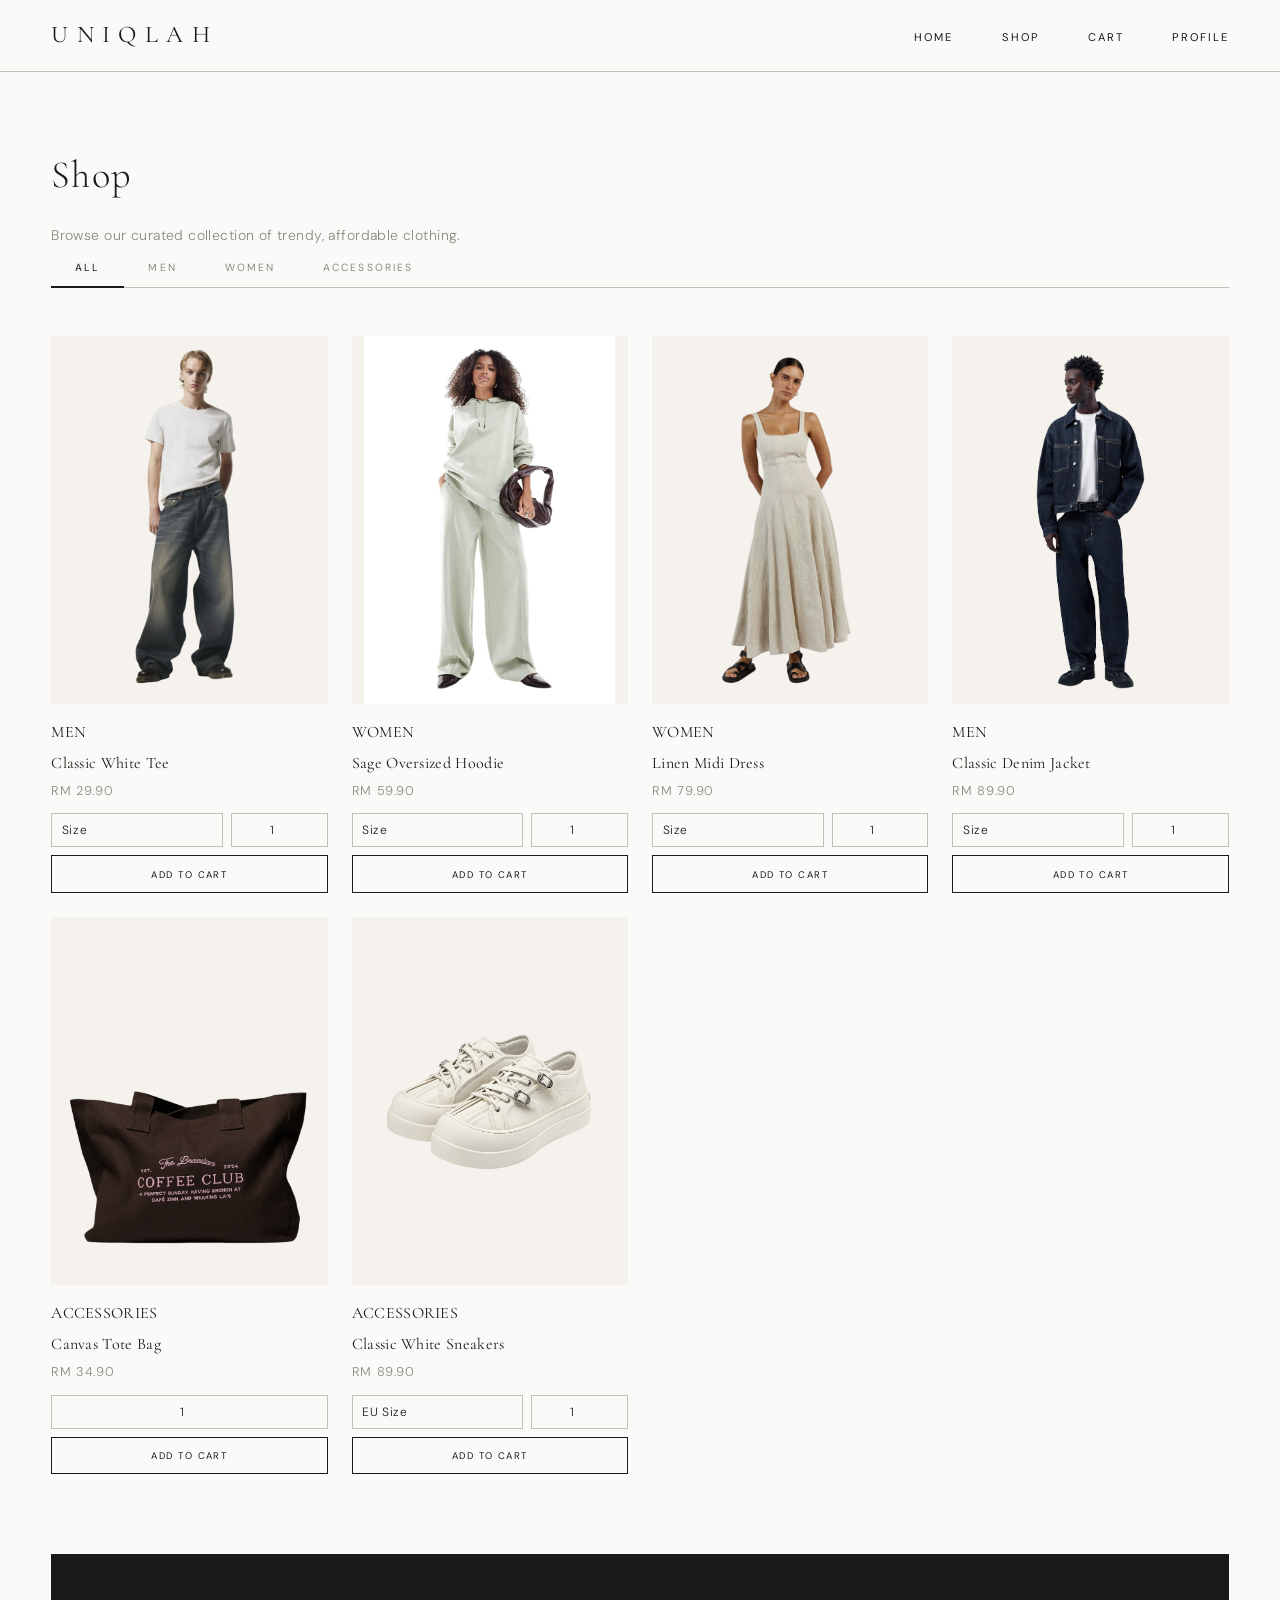
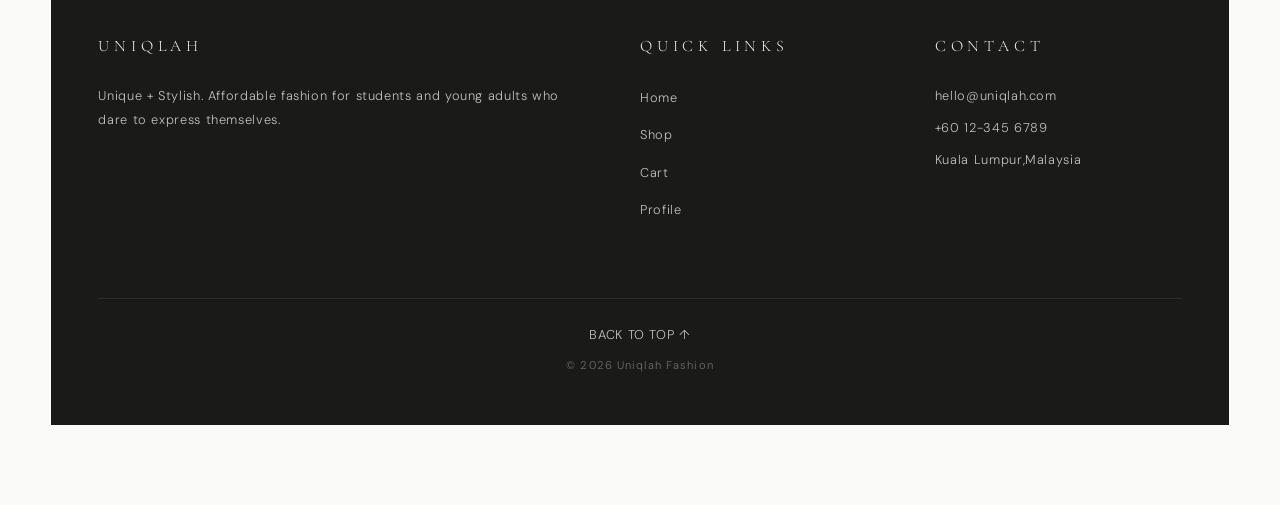
==== page2.html @ 759088f0 "change hoodie pics and its directory" ====
<!DOCTYPE html>
<html lang="en">
<head>
	<meta charset="UTF-8">
	<meta name="viewport" content="width=device-width, initial-scale=1.0">
	<title> UNIQLAH </title>
	<link rel="stylesheet" href="./css/styles.css">
	<link rel="icon" type="image/png" href="./assets/uniqlah_icon.png">
</head>

<body>
<header>
	<nav class="navbar container flex-between">
		<div class="logo">
			<a href="index.html"><strong>UNIQLAH</strong></a>
		</div>
		<ul>
			<li><a href="index.html">Home</a></li>
			<li><a href="page2.html">Shop</a></li>
			<li><a href="page3.html">Cart</a></li>
			<li><a href="page4.html">Profile</a></li>
		</ul>
		
	</nav>
</header>

<main class="container py-20">
	<h1 class="section-title">Shop</h1>
	<p class="text-muted">Browse our curated collection of trendy, affordable clothing.</p>
	
	<nav class="category-filters mb-8">
		<button class="filter-btn active" data-filter="all">ALL</button>
		<button class="filter-btn" data-filter="men">MEN</button>
		<button class="filter-btn" data-filter="women">WOMEN</button>
		<button class="filter-btn" data-filter="accessories">ACCESSORIES</button>
    </nav>
		
		<section class="product-grid">
				<div class="product-card" data-category="men">
					<div class="product-image-wrapper">
						<img src="./assets/product-shirt.png" alt="Classic White Tee">
					</div>
					<div class="product-info">
						<h3>MEN</h3>
						<h3>Classic White Tee</h3>
						<p>RM 29.90</p>
						
						<form class="product-form">
							<div class="selection-row">
								<select name="size" class="size-select" required>
									<option value="">Size</option>
									<option value="S">S</option>
									<option value="M">M</option>
									<option value="L">L</option>
								</select>
								
								<input type="number" name="quantity" class="qty-input" value="1" min="1" max="10">
							</div>
							
							<button type="submit" class="btn btn-add">Add to Cart</button>
						</form>
					</div>
				</div>
				
				<div class="product-card" data-category="women">
					<div class="product-image-wrapper">
						<img src="./assets/product-hoodie.jpg" alt="Hoodie">
					</div>
					<div class="product-info">
						<h3>WOMEN</h3>
						<h3>Sage Oversized Hoodie</h3>
						<p>RM 59.90</p>
						
						<form class="product-form">
							<div class="selection-row">
								<select name="size" class="size-select" required>
									<option value="">Size</option>
									<option value="S">S</option>
									<option value="M">M</option>
									<option value="L">L</option>
								</select>
								
								<input type="number" name="quantity" class="qty-input" value="1" min="1" max="10">
							</div>
							
							<button type="submit" class="btn btn-add">Add to Cart</button>
						</form>
					</div>
				</div>
				
				<div class="product-card" data-category="women">
					<div class="product-image-wrapper">
						<img src="./assets/product-dress.png" alt="Dress">
					</div>
					<div class="product-info">
						<h3>WOMEN</h3>
						<h3>Linen Midi Dress</h3>
						<p>RM 79.90</p>
						
						<form class="product-form">
							<div class="selection-row">
								<select name="size" class="size-select" required>
									<option value="">Size</option>
									<option value="S">S</option>
									<option value="M">M</option>
									<option value="L">L</option>
								</select>
								
								<input type="number" name="quantity" class="qty-input" value="1" min="1" max="10">
							</div>
							
							<button type="submit" class="btn btn-add">Add to Cart</button>
						</form>
					</div>
				</div>
				
				<div class="product-card" data-category="men">
					<div class="product-image-wrapper">
						<img src="./assets/product-jacket.png" alt="Jacket">
					</div>
					<div class="product-info">
						<h3>MEN</h3>
						<h3>Classic Denim Jacket</h3>
						<p>RM 89.90</p>
						
						<form class="product-form">
							<div class="selection-row">
								<select name="size" class="size-select" required>
									<option value="">Size</option>
									<option value="S">S</option>
									<option value="M">M</option>
									<option value="L">L</option>
								</select>
								
								<input type="number" name="quantity" class="qty-input" value="1" min="1" max="10">
							</div>
							
							<button type="submit" class="btn btn-add">Add to Cart</button>
						</form>
					</div>
				</div>
				
				<div class="product-card" data-category="accessories">
					<div class="product-image-wrapper">
						<img src="./assets/product-bag.png" alt="Bag">
					</div>
					<div class="product-info">
						<h3>ACCESSORIES</h3>
						<h3>Canvas Tote Bag</h3>
						<p>RM 34.90</p>
						
						<form class="product-form">
							<div class="selection-row">
    							<input type="hidden" name="size" value="One Size">
    							<input type="number" name="quantity" class="qty-input" value="1" min="1" max="10">
							</div>
							
							<button type="submit" class="btn btn-add">Add to Cart</button>
						</form>
					</div>
				</div>
				
				<div class="product-card" data-category="accessories">
					<div class="product-image-wrapper">
						<img src="./assets/product-sneakers.png" alt="Sneakers">
					</div>
					<div class="product-info">
						<h3>ACCESSORIES</h3>
						<h3>Classic White Sneakers</h3>
						<p>RM 89.90</p>
						
						<form class="product-form">
							<div class="selection-row">
								<select name="size" class="size-select" required>
    								<option value="">EU Size</option>
    								<option value="EU 35">EU 35</option>
    								<option value="EU 36">EU 36</option>
    								<option value="EU 37">EU 37</option>
									<option value="EU 38">EU 38</option>
									<option value="EU 39">EU 39</option>
									<option value="EU 40">EU 40</option>
									<option value="EU 41">EU 41</option>
									<option value="EU 42">EU 42</option>
									<option value="EU 43">EU 43</option>
									<option value="EU 44">EU 44</option>
								</select>
								
								<input type="number" name="quantity" class="qty-input" value="1" min="1" max="10">
							</div>
							
							<button type="submit" class="btn btn-add">Add to Cart</button>
						</form>
					</div>
				</div>
			</div>
		</section>

	<footer class="footer">
		<div class="container footer-grid">
			<section>
				<h2>UNIQLAH</h2>
				<p>Unique + Stylish. Affordable fashion for students and young adults who dare to express themselves.
				</p>
			</section>
			
			<nav>
				<h2>QUICK LINKS</h2>
				<ul>
					<li><a href="index.html">Home</a></li>
					<li><a href="page2.html">Shop</a></li>
					<li><a href="page3.html">Cart</a></li>
					<li><a href="page4.html">Profile</a></li>
				</ul>
			</nav>
			
			<section>
				<h2>CONTACT</h2>
				<p>hello@uniqlah.com</p>
				<p>+60 12-345 6789</p>
				<p>Kuala Lumpur,Malaysia</p>
			</section>
		</div>
		
		<div class="container text-center">
			<hr>
			<p><a href="#top" class="back-to-top">Back to Top ↑</a></p>
			<p>&copy; 2026 Uniqlah Fashion</p>
		</div>
	</footer>

	<script src="./js/scripts.js"></script>

</main>
</body>
</html>
---- css/styles.css ----
/* ============================================================
   UNIQLAH — Luxury Editorial CSS
   Aesthetic: refined minimalism, editorial fashion house
   Fonts: Cormorant Garamond (display) + DM Sans (body)
   ============================================================ */

@import url('https://fonts.googleapis.com/css2?family=Cormorant+Garamond:ital,wght@0,300;0,400;0,500;0,600;1,300;1,400&family=DM+Sans:wght@300;400;500&display=swap');

/* --- Design Tokens --- */
:root {
    --ivory:       #F5F2ED;
    --ivory-dark:  #EDE9E1;
    --charcoal:    #1A1A18;
    --stone:       #8C8880;
    --stone-light: #C4BFB8;
    --warm-white:  #FAFAF8;
    --accent:      #6B4F3A;

    --font-display: 'Cormorant Garamond', Georgia, serif;
    --font-body:    'DM Sans', system-ui, sans-serif;

    --nav-height: 72px;
    --transition: 0.4s cubic-bezier(0.25, 0.46, 0.45, 0.94);
}

/* --- Reset & Base --- */
*, *::before, *::after {
    box-sizing: border-box;
    margin: 0;
    padding: 0;
}

html {
    scroll-behavior: smooth;
    font-size: 16px;
}

body {
    font-family: var(--font-body);
    font-weight: 300;
    color: var(--charcoal);
    background: var(--warm-white);
    line-height: 1.6;
    display: flex;
    flex-direction: column;
    min-height: 100vh;
    -webkit-font-smoothing: antialiased;
}

main { flex: 1; }

/* --- Layout --- */
.container {
    width: 92%;
    max-width: 1280px;
    margin: 0 auto;
}

.flex-between {
    display: flex;
    justify-content: space-between;
    align-items: center;
}

/* ============================================================
   NAVIGATION
   ============================================================ */
header {
    background: var(--warm-white);
    border-bottom: 1px solid var(--stone-light);
    height: var(--nav-height);
    display: flex;
    align-items: center;
    position: sticky;
    top: 0;
    z-index: 1000;
    transition: box-shadow var(--transition);
}

header.scrolled {
    box-shadow: 0 1px 24px rgba(26,26,24,0.06);
}

.logo a {
    text-decoration: none;
    color: inherit;
}

.logo strong {
    font-family: var(--font-display);
    font-weight: 400;
    font-size: 1.5rem;
    letter-spacing: 0.35em;
    color: var(--charcoal);
    text-transform: uppercase;
    transition: color var(--transition);
}

.logo a:hover strong {
    color: var(--stone);
    cursor: pointer;
}

.navbar ul {
    list-style: none;
    display: flex;
    gap: 3rem;
    align-items: center;
}

.navbar a {
    font-family: var(--font-body);
    font-weight: 400;
    font-size: 0.7rem;
    letter-spacing: 0.18em;
    text-transform: uppercase;
    text-decoration: none;
    color: var(--charcoal);
    position: relative;
    padding-bottom: 2px;
    transition: color var(--transition);
}

/* Elegant underline slide-in on hover */
.navbar a::after {
    content: '';
    position: absolute;
    bottom: -2px;
    left: 0;
    width: 0;
    height: 1px;
    background: var(--charcoal);
    transition: width var(--transition);
}

.navbar a:hover { color: var(--stone); }
.navbar a:hover::after { width: 100%; }

/* ============================================================
   HERO BANNER
   ============================================================ */
.home-banner {
    position: relative;
    height: calc(100vh - var(--nav-height));
    overflow: hidden;
    display: flex;
    align-items: flex-end;
}

.banner-img {
    position: absolute;
    inset: 0;
    width: 100%;
    height: 100%;
    object-fit: cover;
    z-index: 0;
    transform: scale(1.03);
    transition: transform 8s ease-out;
}

.home-banner:hover .banner-img {
    transform: scale(1.0);
}

.banner-overlay {
    position: absolute;
    inset: 0;
    background: linear-gradient(
        to top,
        rgba(26,26,24,0.65) 0%,
        rgba(26,26,24,0.15) 50%,
        transparent 100%
    );
    z-index: 1;
}

.banner-content {
    position: relative;
    z-index: 2;
    width: 100%;
    padding-bottom: 5rem;
    color: var(--warm-white);
}

.tagline {
    font-family: var(--font-body);
    font-weight: 300;
    font-size: 0.65rem;
    letter-spacing: 0.4em;
    text-transform: uppercase;
    color: rgba(245,242,237,0.7);
    margin-bottom: 1.25rem;
}

.banner-title {
    font-family: var(--font-display);
    font-weight: 300;
    font-size: clamp(3rem, 7vw, 6.5rem);
    line-height: 1.0;
    letter-spacing: 0.02em;
    margin-bottom: 1.5rem;
    font-style: italic;
}

.description {
    font-family: var(--font-body);
    font-weight: 300;
    font-size: 0.875rem;
    letter-spacing: 0.05em;
    color: rgba(245,242,237,0.75);
    max-width: 28rem;
    line-height: 1.8;
    margin-bottom: 2.5rem;
}

/* ============================================================
   BUTTONS
   ============================================================ */
.btn {
    display: inline-flex;
    align-items: center;
    justify-content: center;
    gap: 0.5rem;
    font-family: var(--font-body);
    font-weight: 400;
    font-size: 0.65rem;
    letter-spacing: 0.2em;
    text-transform: uppercase;
    text-decoration: none;
    color: var(--charcoal);
    background: transparent;
    border: 1px solid var(--charcoal);
    padding: 0.85rem 2.5rem;
    border-radius: 0;
    cursor: pointer;
    transition: all var(--transition);
    position: relative;
    overflow: hidden;
}

/* Fill sweep on hover */
.btn::before {
    content: '';
    position: absolute;
    inset: 0;
    background: var(--charcoal);
    transform: translateX(-101%);
    transition: transform var(--transition);
    z-index: -1;
}

.btn:hover {
    color: var(--warm-white);
}

.btn:hover::before {
    transform: translateX(0);
}

/* Banner button variant — inverted */
.banner-content .btn {
    color: var(--warm-white);
    border-color: rgba(245,242,237,0.6);
}

.banner-content .btn::before {
    background: var(--warm-white);
}

.banner-content .btn:hover {
    color: var(--charcoal);
}

.btn-outline {
    color: var(--stone);
    border-color: var(--stone-light);
}

.btn-outline::before {
    background: var(--ivory-dark);
}

.btn-outline:hover {
    color: var(--charcoal);
}

.btn-reset {
    color: var(--accent);
    border-color: var(--accent);
    background: transparent;
}

.btn-reset::before {
    background: var(--accent);
}

.btn-reset:hover {
    color: var(--warm-white);
}

.btn-add {
    width: 100%;
    padding: 0.7rem 1rem !important;
    font-size: 0.6rem !important;
    letter-spacing: 0.15em;
}

/* ============================================================
   BRAND INTRO
   ============================================================ */
.brand-intro {
    padding: 7rem 0;
    background: var(--warm-white);
}

.section-title {
    font-family: var(--font-display);
    font-weight: 300;
    font-size: clamp(1.75rem, 3vw, 2.75rem);
    letter-spacing: 0.03em;
    line-height: 1.2;
    margin-bottom: 1.5rem;
}

.section-title-sm {
    font-family: var(--font-display);
    font-weight: 400;
    font-size: 1.5rem;
    letter-spacing: 0.05em;
    margin-bottom: 0.5rem;
}

.text-muted {
    font-family: var(--font-body);
    font-weight: 300;
    font-size: 0.875rem;
    color: var(--stone);
    letter-spacing: 0.03em;
    line-height: 1.9;
}

/* ============================================================
   PRODUCT GRID
   ============================================================ */
.py-20   { padding: 5rem 0; }
.mb-8    { margin-bottom: 2rem; }
.text-center { text-align: center; }
.text-right  { text-align: right; }
.max-w-lg    { max-width: 32rem; }
.max-w-md    { max-width: 28rem; }
.max-w-2xl   { max-width: 48rem; }
.mx-auto     { margin-left: auto; margin-right: auto; }
.cta-banner  { background: var(--ivory); }

.view-all {
    font-family: var(--font-body);
    font-size: 0.65rem;
    font-weight: 400;
    letter-spacing: 0.2em;
    text-transform: uppercase;
    color: var(--stone);
    text-decoration: none;
    border-bottom: 1px solid var(--stone-light);
    padding-bottom: 2px;
    transition: all var(--transition);
}

.view-all:hover {
    color: var(--charcoal);
    border-color: var(--charcoal);
}

.product-grid {
    display: grid;
    grid-template-columns: repeat(2, 1fr);
    gap: 2rem;
}

@media (min-width: 768px) {
    .product-grid { grid-template-columns: repeat(4, 1fr); gap: 1.5rem; }
}

.product-card {
    cursor: pointer;
}

.product-image-wrapper {
    aspect-ratio: 3/4;
    overflow: hidden;
    background: var(--ivory);
}

.product-image-wrapper img {
    width: 100%;
    height: 100%;
    object-fit: contain;
    object-position: center;
    transition: transform 0.8s cubic-bezier(0.25, 0.46, 0.45, 0.94);
    filter: saturate(0.9);
}

.product-card:hover img {
    transform: scale(1.06);
    filter: saturate(1.05);
}

.product-info {
    padding: 1rem 0 0 0;
}

.product-category {
    font-family: var(--font-body);
    font-size: 0.6rem;
    font-weight: 400;
    letter-spacing: 0.2em;
    text-transform: uppercase;
    color: var(--stone);
    margin-bottom: 0.3rem;
}

.product-info h3 {
    font-family: var(--font-display);
    font-weight: 400;
    font-size: 1rem;
    letter-spacing: 0.02em;
    color: var(--charcoal);
    margin-bottom: 0.3rem;
}

.product-info p {
    font-family: var(--font-body);
    font-size: 0.8rem;
    font-weight: 300;
    color: var(--stone);
    letter-spacing: 0.05em;
}

/* ============================================================
   FOOTER
   ============================================================ */
.footer {
    background: var(--charcoal);
    padding: 5rem 0 2.5rem;
    margin-top: 5rem;
}

.footer-grid {
    display: grid;
    grid-template-columns: 1fr;
    gap: 3rem;
    margin-bottom: 4rem;
}

@media (min-width: 768px) {
    .footer-grid { grid-template-columns: 2fr 1fr 1fr; }
}

.footer h2 {
    font-family: var(--font-display);
    font-weight: 300;
    font-size: 1rem;
    letter-spacing: 0.3em;
    text-transform: uppercase;
    color: var(--ivory);
    margin-bottom: 1.5rem;
}

.footer p {
    font-family: var(--font-body);
    font-weight: 300;
    font-size: 0.8rem;
    letter-spacing: 0.05em;
    color: var(--stone-light);
    line-height: 1.9;
    margin-bottom: 0.5rem;
}

.footer ul {
    list-style: none;
}

.footer ul li { margin-bottom: 0.75rem; }

.footer a {
    font-family: var(--font-body);
    font-weight: 300;
    font-size: 0.8rem;
    letter-spacing: 0.05em;
    color: var(--stone-light);
    text-decoration: none;
    transition: color var(--transition);
}

.footer a:hover { color: var(--ivory); }

.footer hr {
    border: none;
    border-top: 1px solid rgba(255,255,255,0.08);
    margin: 2rem 0 1.5rem;
}

.back-to-top {
    font-family: var(--font-body);
    font-size: 0.65rem;
    font-weight: 400;
    letter-spacing: 0.2em;
    text-transform: uppercase;
    color: var(--stone-light) !important;
    text-decoration: none;
    transition: color var(--transition);
}

.back-to-top:hover { color: var(--ivory) !important; }

.footer .text-center p {
    font-size: 0.7rem;
    color: rgba(196,191,184,0.5);
    letter-spacing: 0.1em;
}

/* ============================================================
   ANIMATIONS
   ============================================================ */
.animate-up {
    animation: fadeInUp 1s cubic-bezier(0.25, 0.46, 0.45, 0.94) forwards;
}

@keyframes fadeInUp {
    from { opacity: 0; transform: translateY(30px); }
    to   { opacity: 1; transform: translateY(0); }
}

/* ============================================================
   SHOP PAGE — Filters
   ============================================================ */
.category-filters {
    display: flex;
    gap: 0;
    flex-wrap: wrap;
    margin-bottom: 3rem;
    border-bottom: 1px solid var(--stone-light);
}

.filter-btn {
    background: transparent;
    border: none;
    border-bottom: 2px solid transparent;
    padding: 0.75rem 1.5rem;
    font-family: var(--font-body);
    font-size: 0.65rem;
    font-weight: 400;
    letter-spacing: 0.2em;
    text-transform: uppercase;
    color: var(--stone);
    cursor: pointer;
    transition: all var(--transition);
    margin-bottom: -1px;
}

.filter-btn:hover {
    color: var(--charcoal);
}

.filter-btn.active {
    color: var(--charcoal);
    border-bottom-color: var(--charcoal);
}

/* ============================================================
   SHOP PAGE — Product Form
   ============================================================ */
.product-form {
    margin-top: 0.75rem;
    display: flex;
    flex-direction: column;
    gap: 0.5rem;
}

.selection-row {
    display: flex;
    gap: 0.5rem;
}

.size-select,
.qty-input {
    border: 1px solid var(--stone-light);
    background: transparent;
    font-family: var(--font-body);
    font-size: 0.75rem;
    font-weight: 300;
    letter-spacing: 0.05em;
    color: var(--charcoal);
    padding: 0.5rem 0.6rem;
    transition: border-color var(--transition);
    border-radius: 0;
    -webkit-appearance: none;
    appearance: none;
}

.size-select { flex: 2; }
.qty-input   { flex: 1; text-align: center; }

.size-select:focus,
.qty-input:focus {
    outline: none;
    border-color: var(--charcoal);
}

/* ============================================================
   CART PAGE
   ============================================================ */
.summary-table {
    width: 100%;
    border-collapse: collapse;
    font-size: 0.8rem;
    margin-bottom: 1rem;
}

.summary-table th {
    font-family: var(--font-body);
    font-weight: 400;
    font-size: 0.6rem;
    letter-spacing: 0.2em;
    text-transform: uppercase;
    color: var(--stone);
    text-align: left;
    padding: 0.75rem 0;
    border-bottom: 1px solid var(--charcoal);
}

.summary-table td {
    font-family: var(--font-body);
    font-weight: 300;
    font-size: 0.8rem;
    color: var(--charcoal);
    padding: 1.1rem 0;
    border-bottom: 1px solid var(--ivory-dark);
    vertical-align: middle;
}

.summary-table tr:last-child td {
    border-bottom: none;
}

.summary-total {
    font-weight: 500;
    font-size: 0.9rem !important;
    letter-spacing: 0.05em;
}

.cart-summary {
    margin-top: 1rem;
}

.qty-controls {
    display: flex;
    align-items: center;
    gap: 0.75rem;
}

.qty-btn {
    width: 28px;
    height: 28px;
    border: 1px solid var(--stone-light);
    background: transparent;
    cursor: pointer;
    font-size: 0.9rem;
    color: var(--charcoal);
    display: flex;
    align-items: center;
    justify-content: center;
    transition: all var(--transition);
}

.qty-btn:hover {
    border-color: var(--charcoal);
    background: var(--charcoal);
    color: var(--warm-white);
}

.remove-btn {
    background: none;
    border: none;
    color: var(--stone);
    cursor: pointer;
    font-family: var(--font-body);
    font-size: 0.6rem;
    font-weight: 400;
    letter-spacing: 0.15em;
    text-transform: uppercase;
    padding: 0;
    border-bottom: 1px solid transparent;
    transition: all var(--transition);
}

.remove-btn:hover {
    color: var(--charcoal);
    border-bottom-color: var(--charcoal);
}

/* ============================================================
   FORMS (page4 & page5)
   ============================================================ */
.form-container {
    max-width: 640px;
}

fieldset {
    border: 1px solid var(--ivory-dark);
    padding: 2.5rem;
    background: var(--warm-white);
}

legend {
    font-family: var(--font-display);
    font-weight: 400;
    font-size: 1rem;
    letter-spacing: 0.15em;
    text-transform: uppercase;
    padding: 0 0.75rem;
    color: var(--charcoal);
}

.form-group {
    display: flex;
    flex-direction: column;
    gap: 0.5rem;
    margin-bottom: 1.5rem;
}

.form-group label {
    font-family: var(--font-body);
    font-size: 0.65rem;
    font-weight: 400;
    letter-spacing: 0.15em;
    text-transform: uppercase;
    color: var(--stone);
}

.form-group input,
.form-group select,
.form-group textarea {
    font-family: var(--font-body);
    font-size: 0.875rem;
    font-weight: 300;
    color: var(--charcoal);
    background: transparent;
    border: none;
    border-bottom: 1px solid var(--stone-light);
    padding: 0.6rem 0;
    width: 100%;
    border-radius: 0;
    transition: border-color var(--transition);
    -webkit-appearance: none;
    appearance: none;
}

.form-group input:focus,
.form-group select:focus,
.form-group textarea:focus {
    outline: none;
    border-bottom-color: var(--charcoal);
}

.form-group textarea {
    resize: vertical;
    min-height: 80px;
    border: 1px solid var(--stone-light);
    padding: 0.75rem;
    margin-top: 0.25rem;
}

.form-group textarea:focus {
    border-color: var(--charcoal);
}

.radio-group,
.checkbox-group {
    display: flex;
    flex-wrap: wrap;
    gap: 1.25rem;
    margin-top: 0.5rem;
}

.radio-label,
.checkbox-label {
    display: flex;
    align-items: center;
    gap: 0.5rem;
    font-family: var(--font-body);
    font-size: 0.8rem;
    font-weight: 300;
    color: var(--charcoal);
    cursor: pointer;
    letter-spacing: 0.03em;
}

.form-actions {
    margin-top: 2rem;
    padding-top: 1.5rem;
    border-top: 1px solid var(--ivory-dark);
}

/* ============================================================
   CHECKOUT PAGE
   ============================================================ */
.checkout-form-section {
    margin-top: 3rem;
}

/* ============================================================
   SCROLL SHADOW ON NAV
   ============================================================ */
@media (min-width: 768px) {
    .home-banner { height: calc(100vh - var(--nav-height)); }
}

@media (max-width: 768px) {
    .banner-title { font-size: 2.5rem; }
    .navbar ul { gap: 1.5rem; }
    .hidden-mobile { display: none; }
    .product-grid { gap: 1rem; }
    fieldset { padding: 1.5rem; }
}
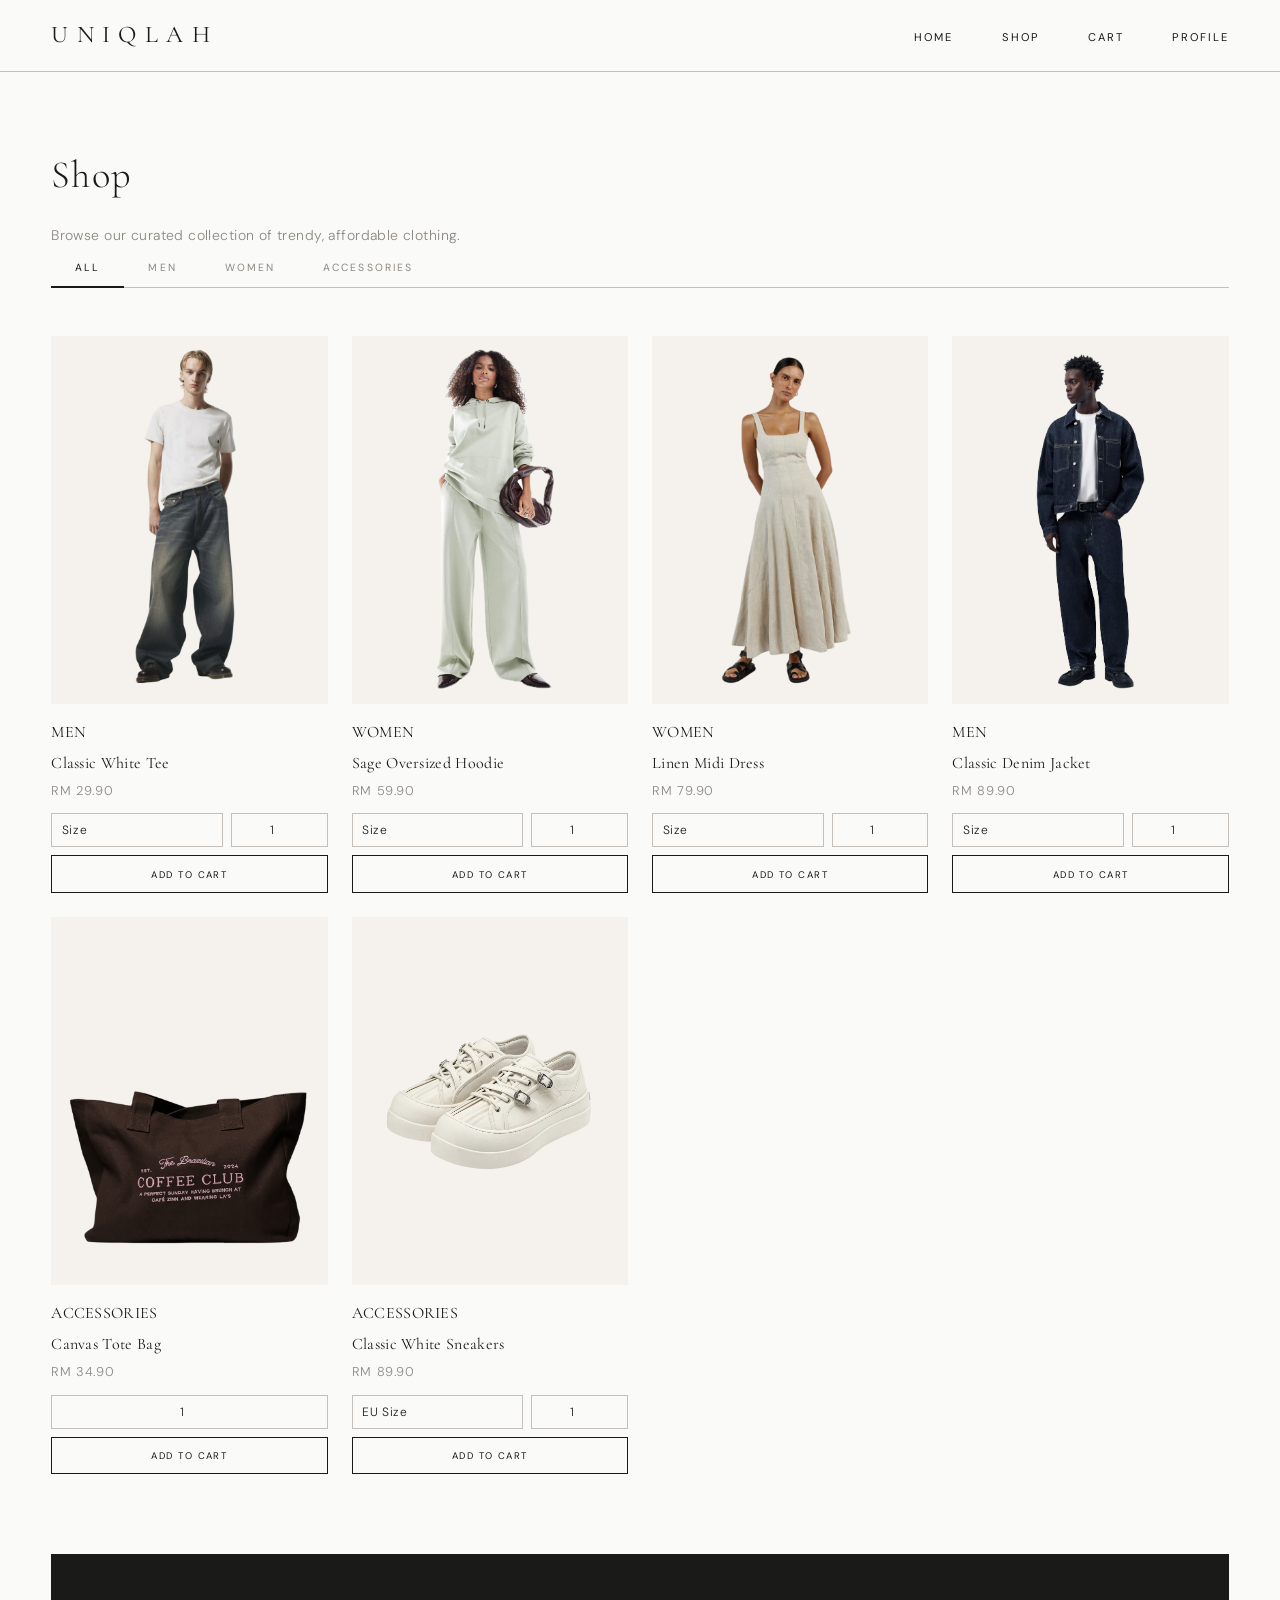
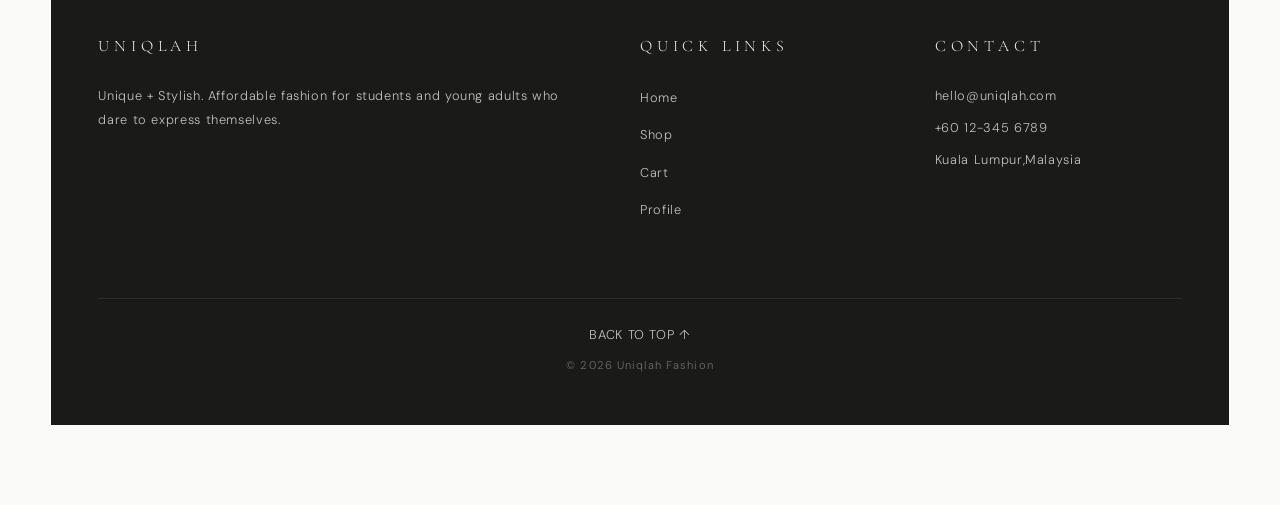
==== commit 7d0de19f: "trial" ====
--- a/page2.html
+++ b/page2.html
@@ -64,7 +64,7 @@
 				
 				<div class="product-card" data-category="women">
 					<div class="product-image-wrapper">
-						<img src="./assets/product-hoodie.jpg" alt="Hoodie">
+						<img src="./assets/product-hoodie.png" alt="Hoodie">
 					</div>
 					<div class="product-info">
 						<h3>WOMEN</h3>
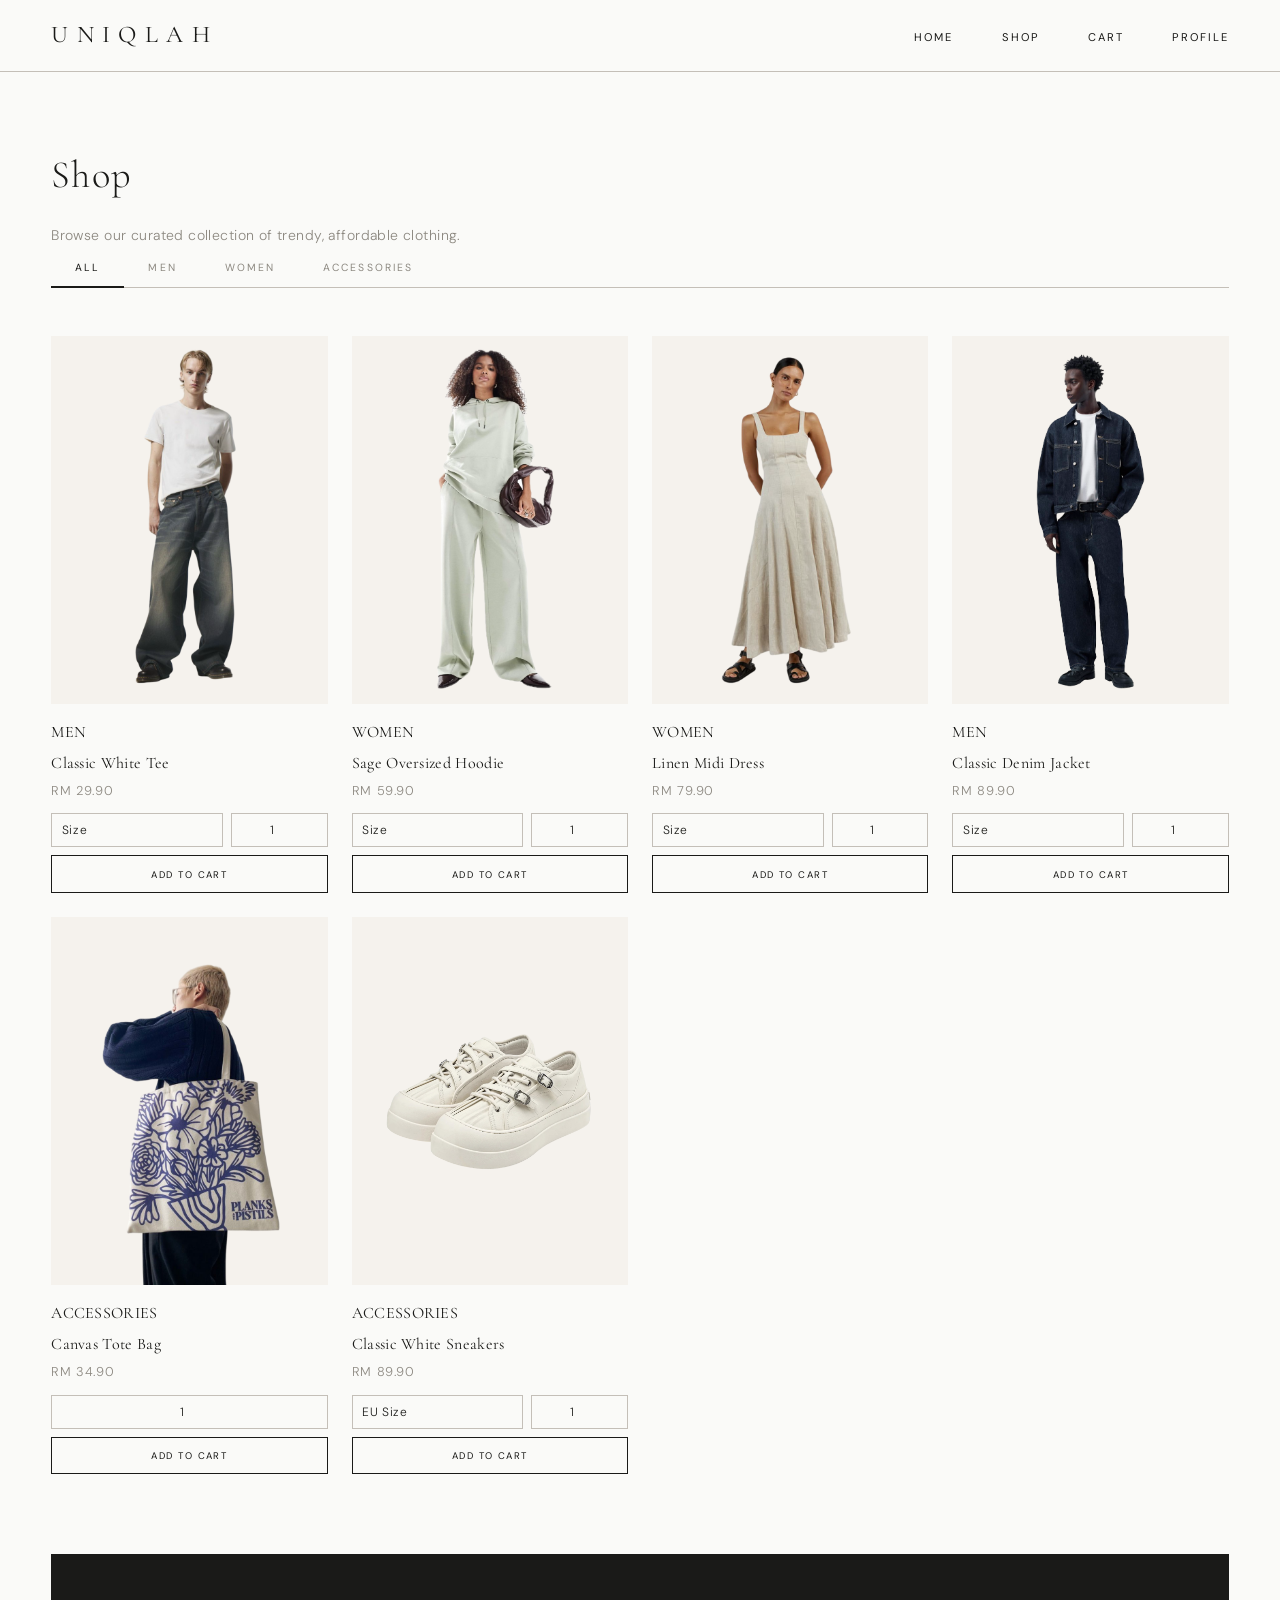
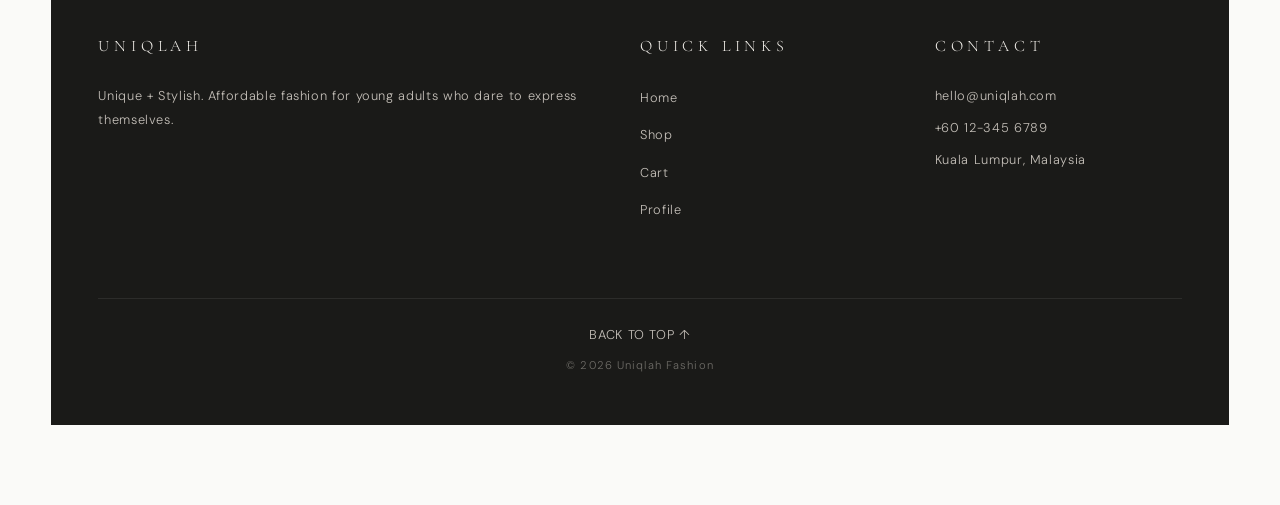
==== commit a4b4694b: "Update on wordings" ====
--- a/page2.html
+++ b/page2.html
@@ -199,7 +199,7 @@
 		<div class="container footer-grid">
 			<section>
 				<h2>UNIQLAH</h2>
-				<p>Unique + Stylish. Affordable fashion for students and young adults who dare to express themselves.
+				<p>Unique + Stylish. Affordable fashion for young adults who dare to express themselves.
 				</p>
 			</section>
 			
@@ -217,7 +217,7 @@
 				<h2>CONTACT</h2>
 				<p>hello@uniqlah.com</p>
 				<p>+60 12-345 6789</p>
-				<p>Kuala Lumpur,Malaysia</p>
+				<p>Kuala Lumpur, Malaysia</p>
 			</section>
 		</div>
 		
--- a/css/styles.css
+++ b/css/styles.css
@@ -822,3 +822,132 @@
     .product-grid { gap: 1rem; }
     fieldset { padding: 1.5rem; }
 }
+
+/* Hidden utility — replaces style="display:none" */
+.hidden-section {
+    display: none;
+}
+
+/* Form actions row — replaces style="margin-top:2rem" flex-between */
+.form-actions {
+    display: flex;
+    justify-content: space-between;
+    align-items: center;
+    margin-top: 2rem;
+    gap: 1rem;
+}
+
+.form-actions-right {
+    display: flex;
+    gap: 0.75rem;
+}
+
+/* Fieldset spacing — replaces style="margin-top:1.5rem" */
+.fieldset-mt {
+    margin-top: 1.5rem;
+}
+
+/* Checkout total row — replaces inline flex-between with border */
+.checkout-total-row {
+    display: flex;
+    justify-content: space-between;
+    align-items: center;
+    margin-top: 1.5rem;
+    padding-top: 1rem;
+    border-top: 1px solid var(--stone-light);
+}
+
+/* Cart & summary tables — replaces all inline table styles */
+.cart-table {
+    width: 100%;
+    border-collapse: collapse;
+}
+
+.cart-thead-row th {
+    padding: 0.6rem 0;
+    border-bottom: 1px solid var(--stone-light);
+    text-align: left;
+}
+
+.cart-row {
+    border-bottom: 1px solid var(--stone-light);
+}
+
+.cart-cell {
+    padding: 0.75rem 0;
+}
+
+/* Qty +/- controls */
+.qty-controls {
+    display: flex;
+    align-items: center;
+    gap: 0.5rem;
+}
+
+.qty-btn {
+    border: 1px solid var(--stone-light);
+    background: none;
+    padding: 0 0.4rem;
+    cursor: pointer;
+}
+
+/* Remove button in cart */
+.remove-btn {
+    background: none;
+    border: none;
+    cursor: pointer;
+    color: var(--accent);
+    font-size: 0.85rem;
+    text-transform: uppercase;
+    letter-spacing: 0.05em;
+}
+
+/* Profile & checkout confirmation sections */
+.profile-confirmation,
+#profile-confirmation,
+#order-confirmation {
+    text-align: center;
+    padding: 5rem 0;
+}
+
+/* Radio and checkbox groups */
+.radio-group,
+.checkbox-group {
+    display: flex;
+    flex-direction: column;
+    gap: 0.4rem;
+    margin-top: 0.4rem;
+}
+
+.radio-group label,
+.checkbox-group label {
+    display: flex;
+    align-items: center;
+    gap: 0.5rem;
+    font-weight: normal;
+    cursor: pointer;
+}
+
+/* Order/profile summary table (shown in new tab) */
+.summary-table {
+    width: 100%;
+    border-collapse: collapse;
+    margin-top: 1.5rem;
+}
+
+.summary-table th,
+.summary-table td {
+    padding: 0.75rem 1rem;
+    border-bottom: 1px solid var(--stone-light);
+    text-align: left;
+}
+
+.summary-table thead tr {
+    border-bottom: 2px solid var(--charcoal);
+}
+
+.summary-table th {
+    width: 35%;
+    font-weight: 500;
+    color: var(--charcoal);
+}
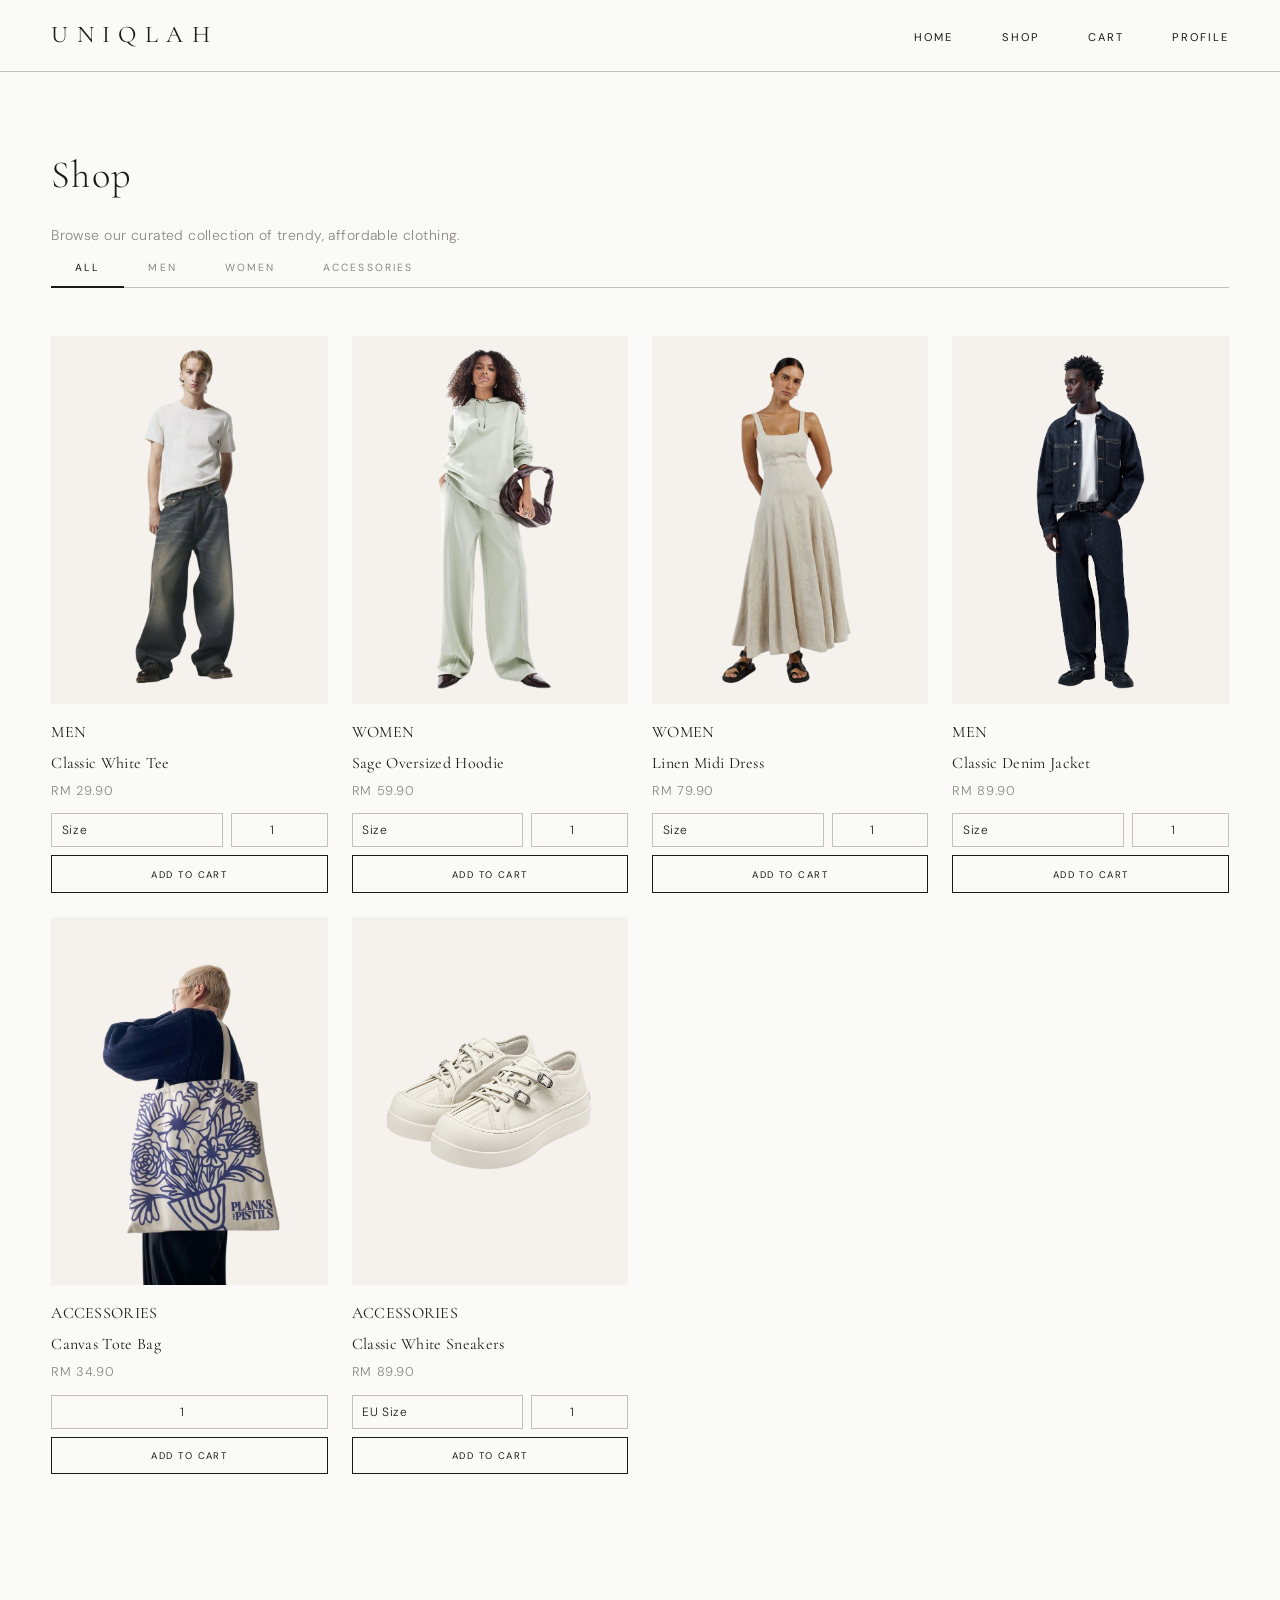
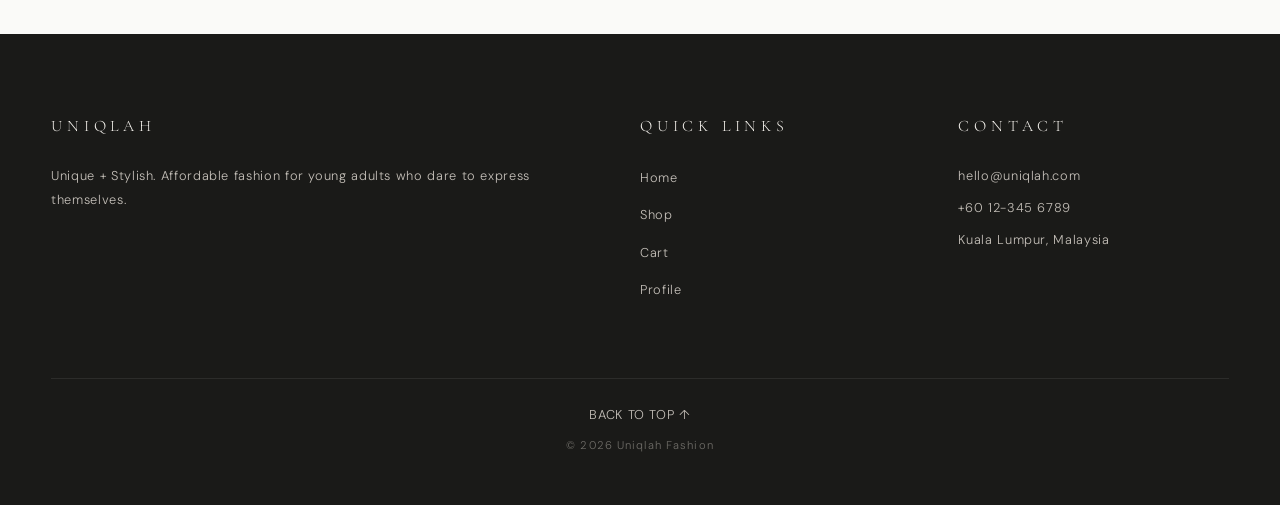
==== commit b93e9b9e: "new script.js" ====
--- a/page2.html
+++ b/page2.html
@@ -195,6 +195,8 @@
 			</div>
 		</section>
 
+		</main>
+		
 	<footer class="footer">
 		<div class="container footer-grid">
 			<section>
@@ -230,6 +232,5 @@
 
 	<script src="./js/scripts.js"></script>
 
-</main>
 </body>
 </html>
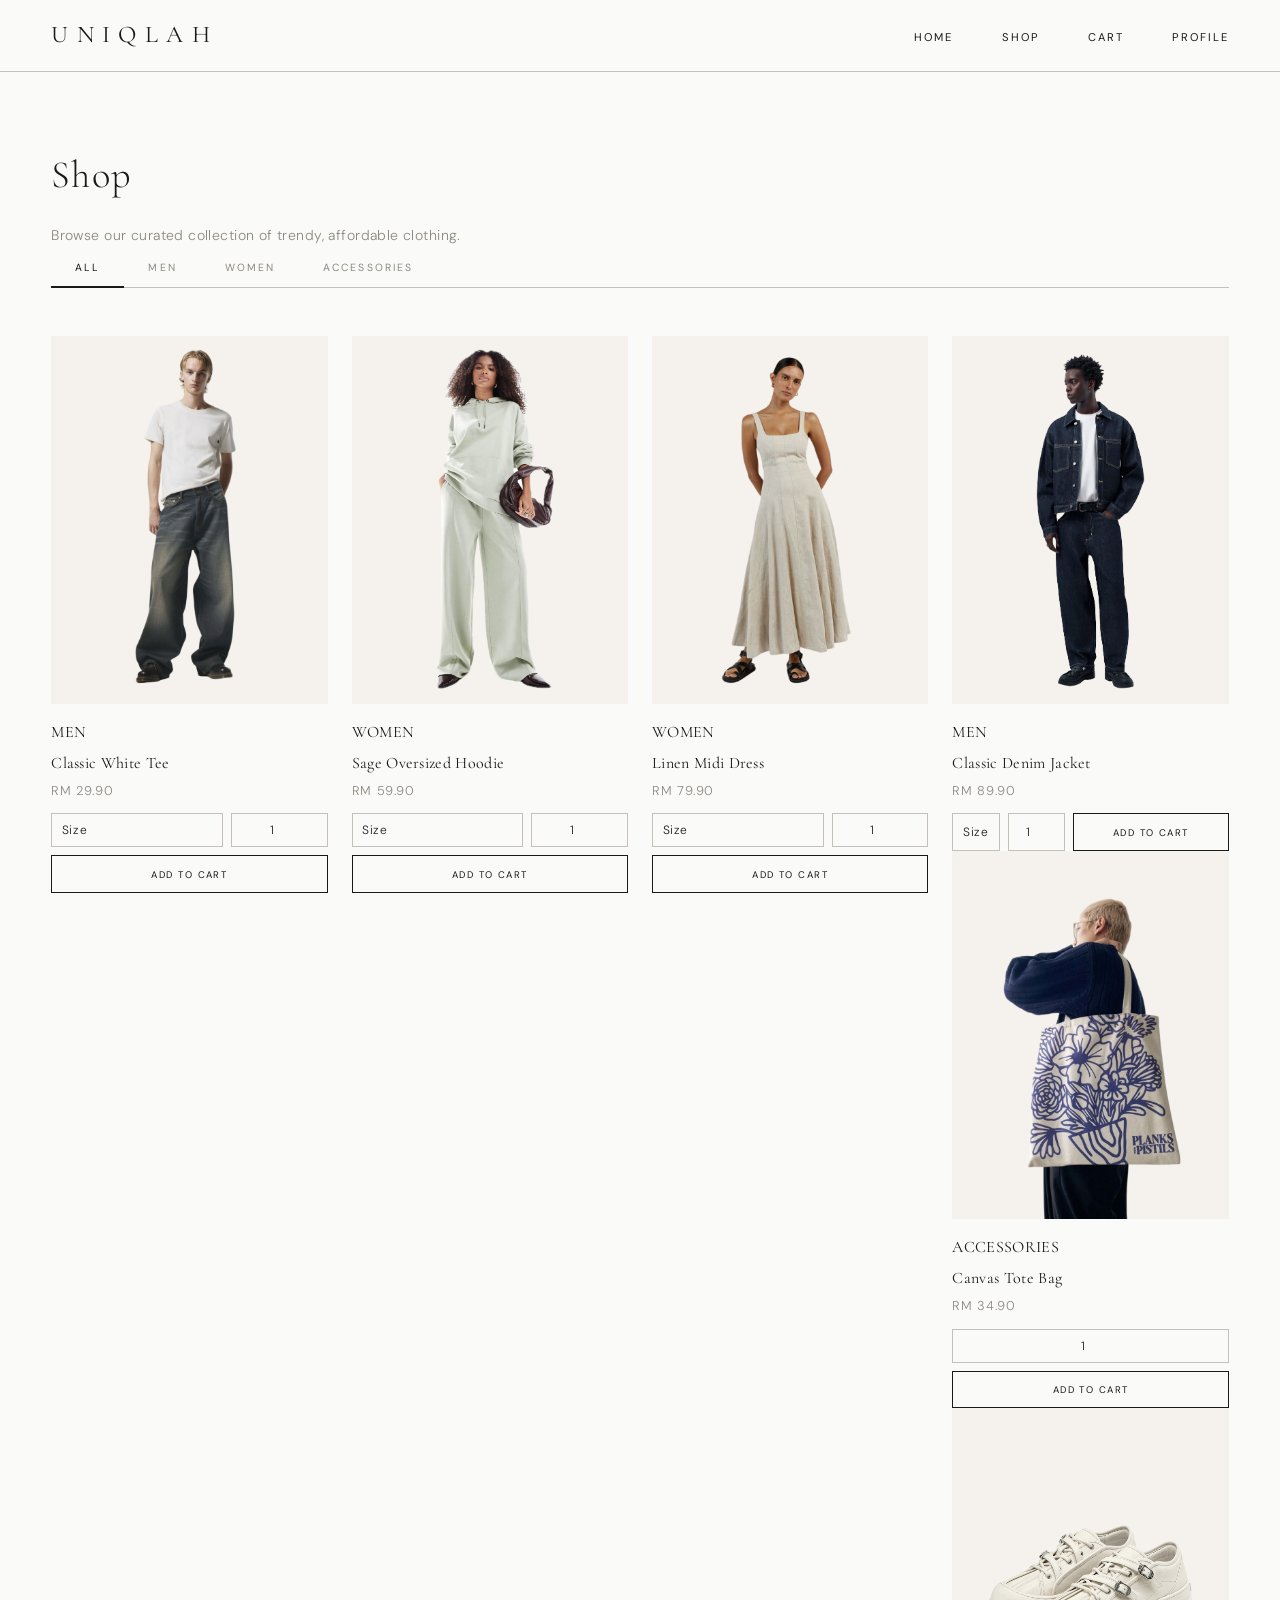
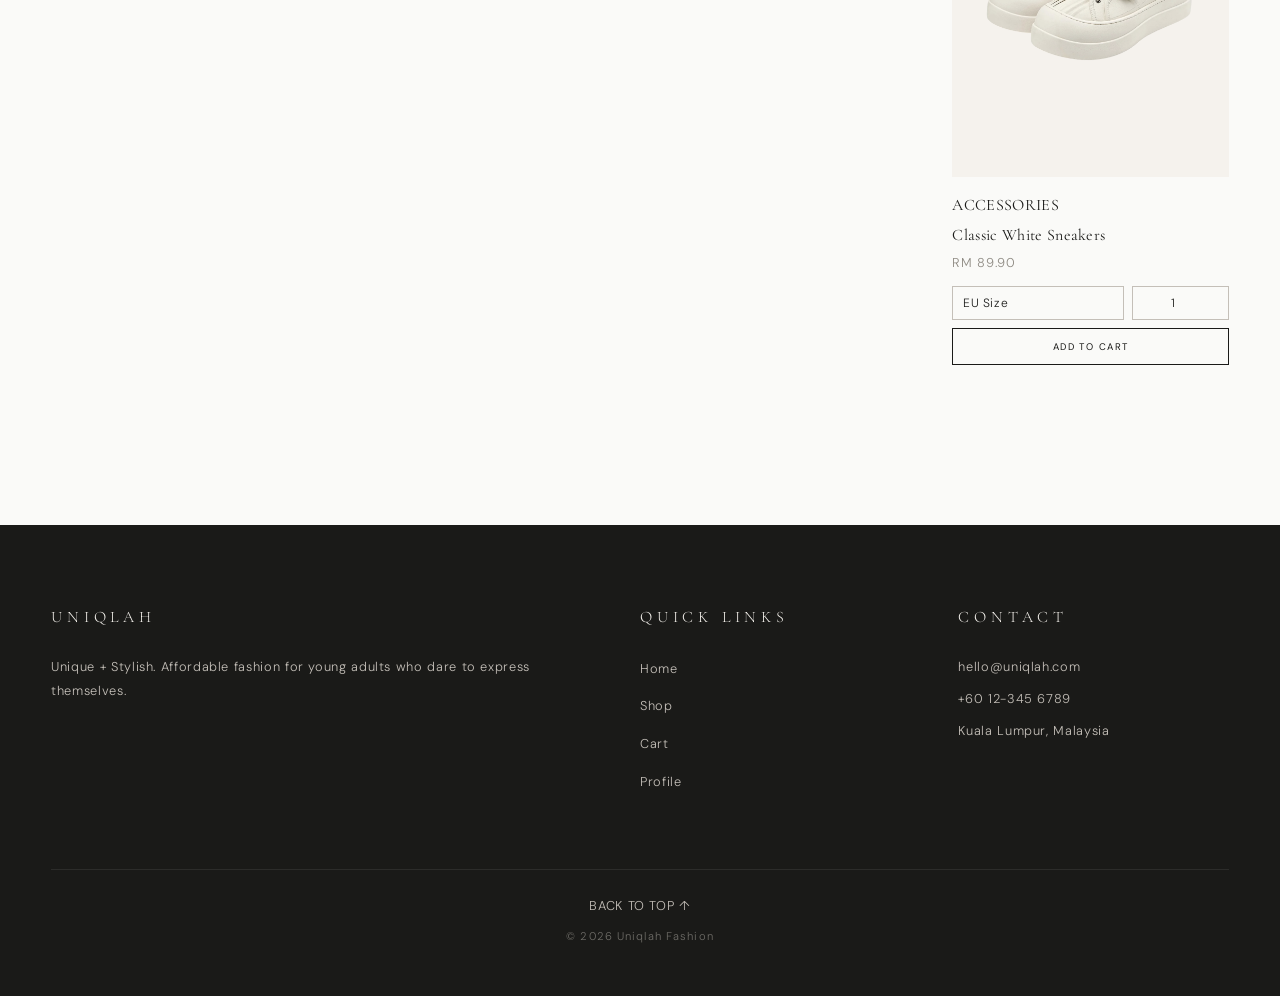
==== commit 3b739565: "fixed page2" ====
--- a/page2.html
+++ b/page2.html
@@ -132,9 +132,7 @@
 									<option value="L">L</option>
 								</select>
 								
-								<input type="number" name="quantity" class="qty-input" value="1" min="1" max="10">
-							</div>
-							
+								<input type="number" name="quantity" class="qty-input" value="1" min="1" max="10">							
 							<button type="submit" class="btn btn-add">Add to Cart</button>
 						</form>
 					</div>
--- a/css/styles.css
+++ b/css/styles.css
@@ -951,3 +951,7 @@
     font-weight: 500;
     color: var(--charcoal);
 }
+
+.hidden-section {
+    display: none;
+}
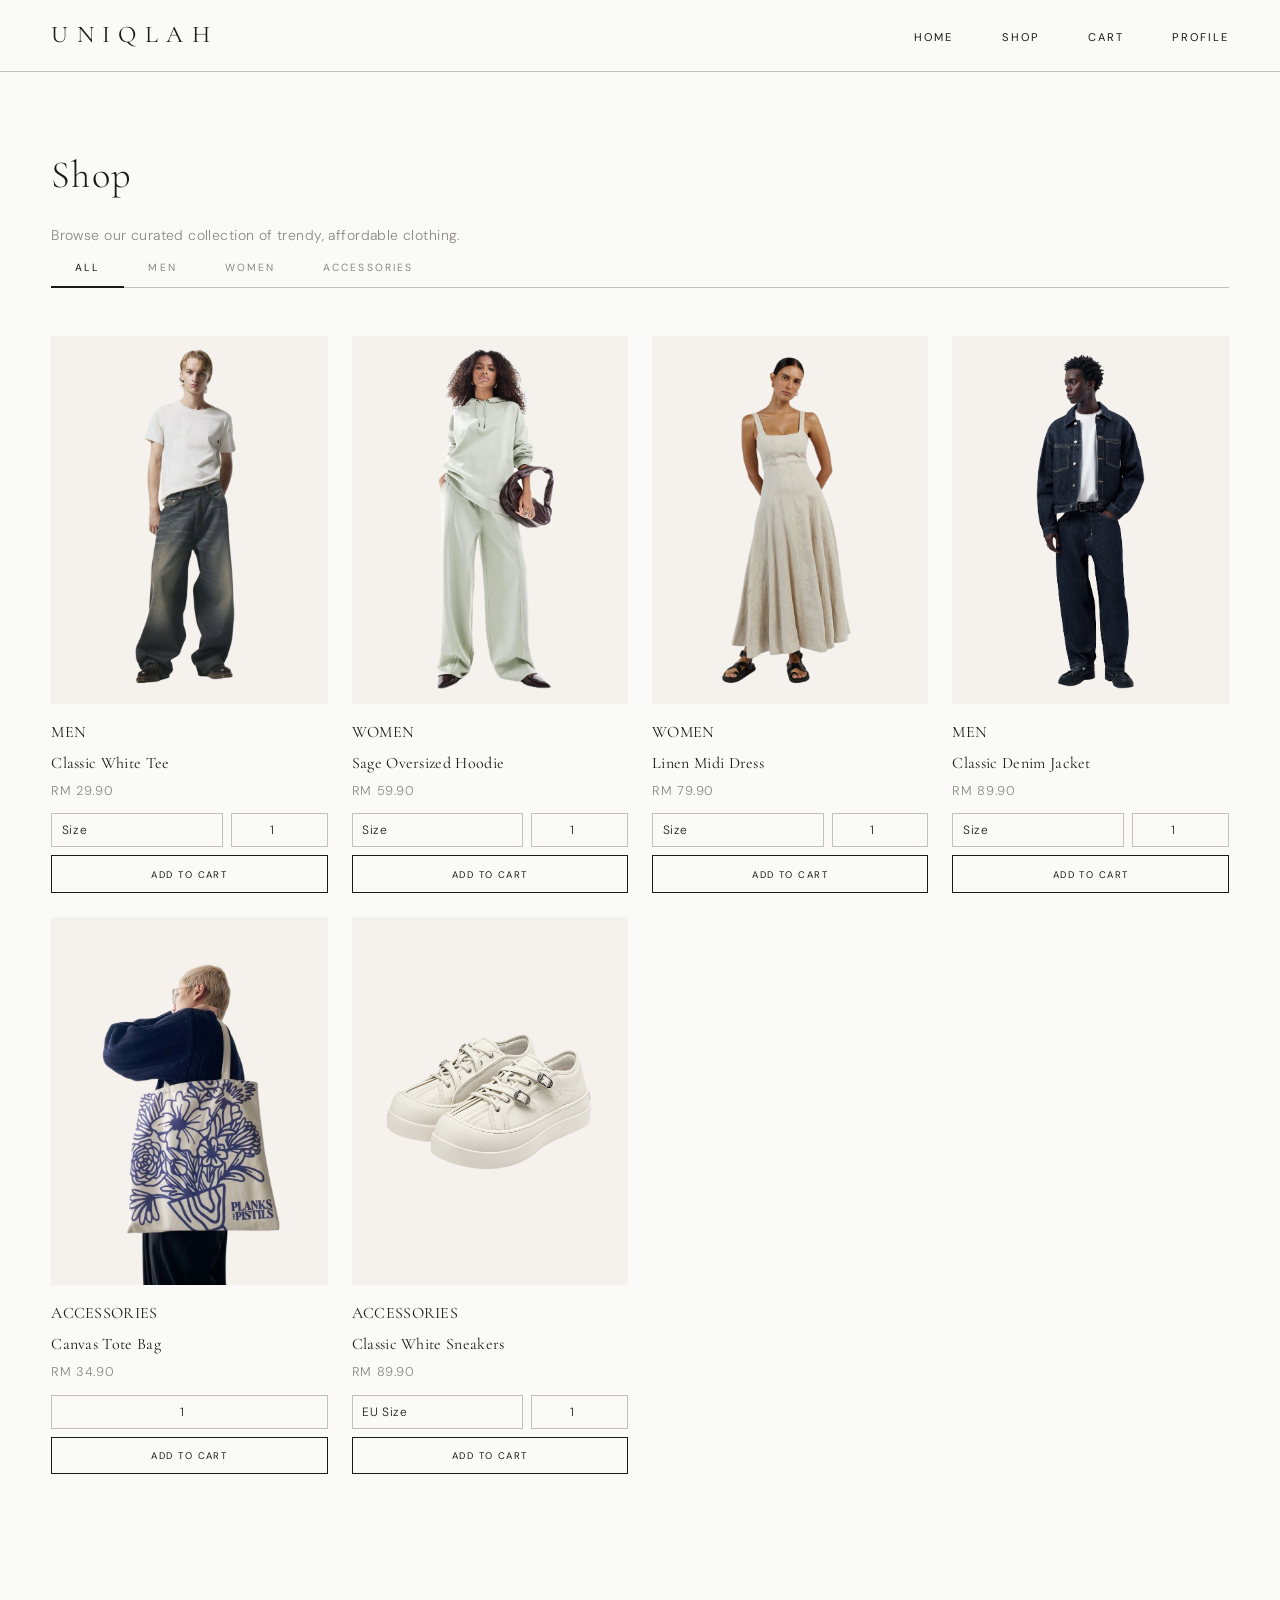
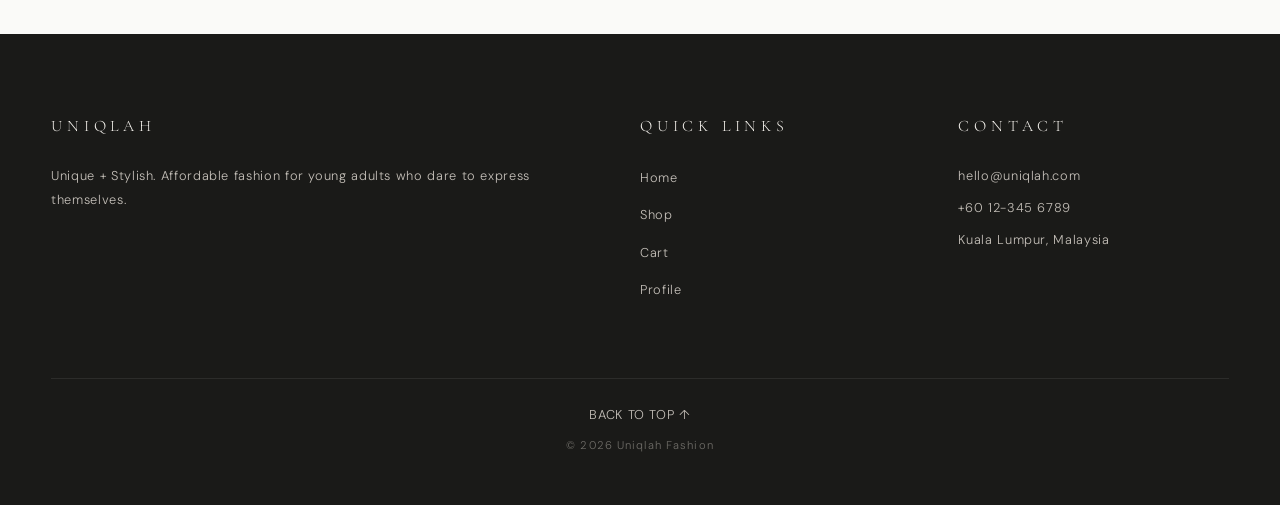
==== commit adfba8ee: "Revert "fixed page2" This reverts commit 3b73956557fb4fc9470199190b9a071f02a46133." ====
--- a/page2.html
+++ b/page2.html
@@ -132,7 +132,9 @@
 									<option value="L">L</option>
 								</select>
 								
-								<input type="number" name="quantity" class="qty-input" value="1" min="1" max="10">							
+								<input type="number" name="quantity" class="qty-input" value="1" min="1" max="10">
+							</div>
+							
 							<button type="submit" class="btn btn-add">Add to Cart</button>
 						</form>
 					</div>
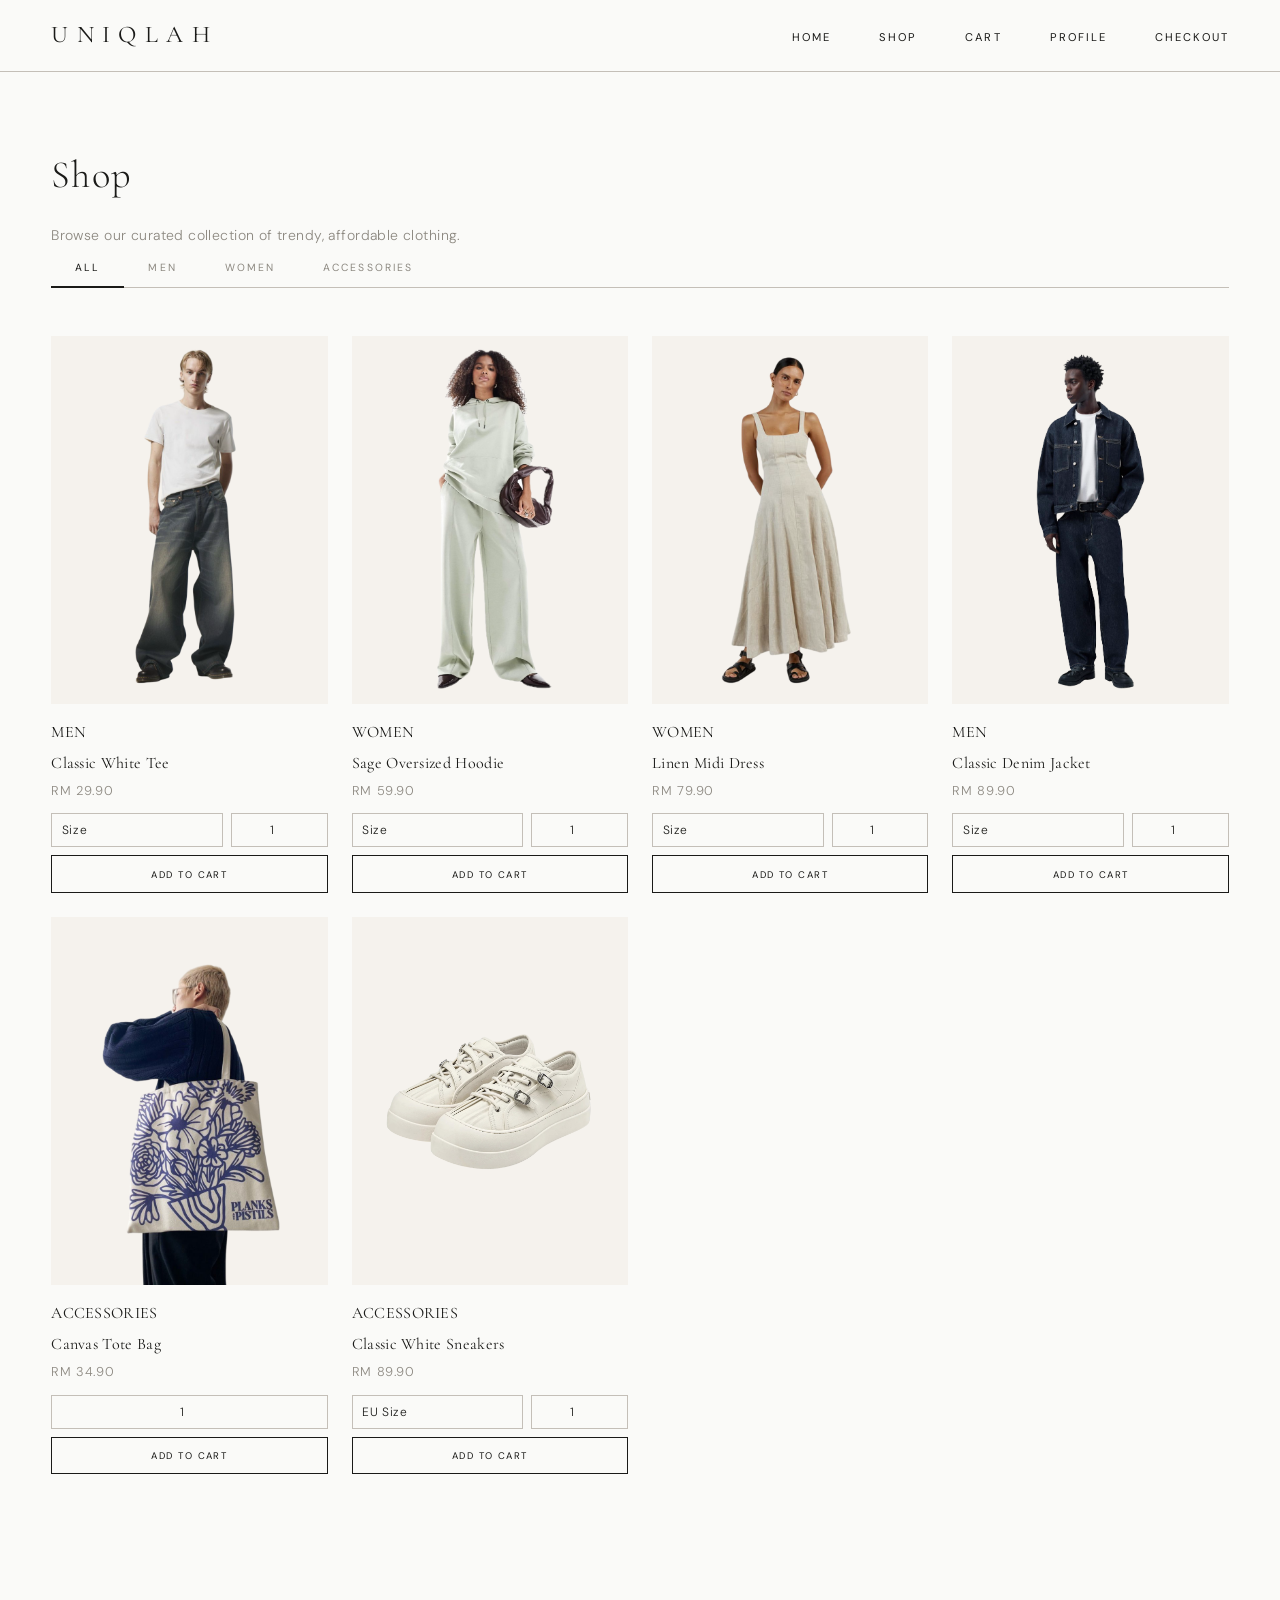
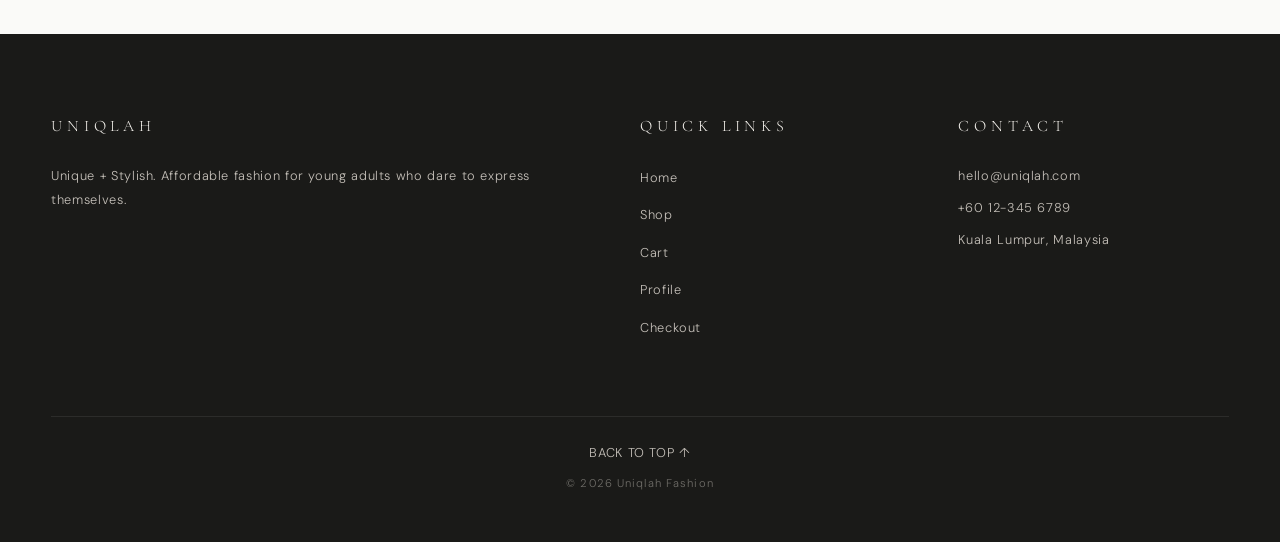
==== commit 2b246b69: "updated pages" ====
--- a/page2.html
+++ b/page2.html
@@ -19,6 +19,7 @@
 			<li><a href="page2.html">Shop</a></li>
 			<li><a href="page3.html">Cart</a></li>
 			<li><a href="page4.html">Profile</a></li>
+			<li><a href="page5.html">Checkout</a></li> </ul>
 		</ul>
 		
 	</nav>
@@ -212,6 +213,7 @@
 					<li><a href="page2.html">Shop</a></li>
 					<li><a href="page3.html">Cart</a></li>
 					<li><a href="page4.html">Profile</a></li>
+					<li><a href="page5.html">Checkout</a></li> </ul>
 				</ul>
 			</nav>
 			
--- a/css/styles.css
+++ b/css/styles.css
@@ -755,6 +755,13 @@
     appearance: none;
 }
 
+.form-group input[type="checkbox"],
+.form-group input[type="radio"] {
+    width: auto;
+    appearance: auto;
+    -webkit-appearance: auto;
+}
+
 .form-group input:focus,
 .form-group select:focus,
 .form-group textarea:focus {
